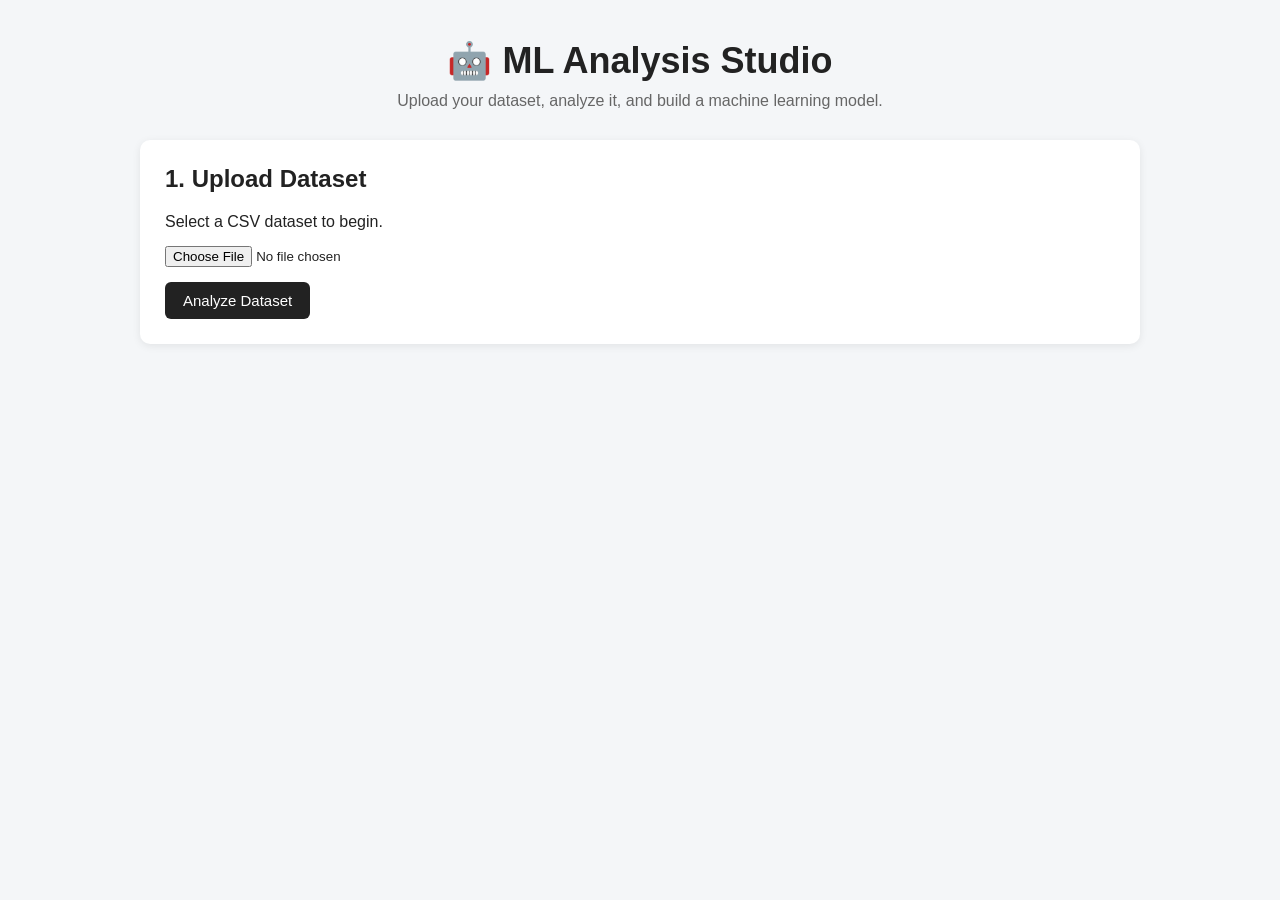
==== templates/index.html @ b07cb677 "Update ML Analysis Studio backend" ====
<!DOCTYPE html>
<html lang="en">

<head>

    <meta charset="UTF-8">

    <meta
        name="viewport"
        content="width=device-width, initial-scale=1.0"
    >

    <title>ML Analysis Studio</title>

    <link
        rel="stylesheet"
        href="/static/style.css"
    >

</head>


<body>

<div class="container">

    <header>

        <h1>🤖 ML Analysis Studio</h1>

        <p>
            Upload your dataset, analyze it,
            and build a machine learning model.
        </p>

    </header>


    <!-- STEP 1 -->

    <section class="card">

        <h2>1. Upload Dataset</h2>

        <p>Select a CSV dataset to begin.</p>

        <input
            type="file"
            id="fileInput"
            accept=".csv"
        >

        <button id="analyzeButton">
            Analyze Dataset
        </button>

    </section>


    <!-- LOADING -->

    <div
        id="loading"
        class="loading"
        style="display:none;"
    >
        ⏳ Analyzing your dataset...
    </div>


    <!-- ERROR -->

    <div
        id="error"
        class="error"
        style="display:none;"
    ></div>


    <!-- STEP 2 -->

    <section
        id="overviewSection"
        class="card"
        style="display:none;"
    >

        <h2>2. Dataset Overview</h2>

        <div class="stats">

            <div class="stat-box">

                <h3>Rows</h3>

                <p id="rowCount">-</p>

            </div>


            <div class="stat-box">

                <h3>Columns</h3>

                <p id="columnCount">-</p>

            </div>

        </div>


        <h3>Column Information</h3>

        <div id="columnInfo"></div>

    </section>


    <!-- STEP 3 -->

    <section
        id="targetSection"
        class="card"
        style="display:none;"
    >

        <h2>3. Target Column</h2>

        <p>
            Select the column you want the
            machine learning model to predict.
        </p>


        <div id="targetSuggestions"></div>


        <label for="targetSelect">
            Select Target Column:
        </label>


        <select id="targetSelect">

            <option value="">
                -- Select Target --
            </option>

        </select>


        <button
            id="continueButton"
            disabled
        >
            Continue
        </button>

    </section>


    <!-- STEP 4 -->

    <section
        id="problemSection"
        class="card"
        style="display:none;"
    >

        <h2>4. Problem Type</h2>

        <div id="problemType"></div>

        <p id="problemDescription"></p>

    </section>


    <!-- STEP 5 -->

    <section
        id="modelSection"
        class="card"
        style="display:none;"
    >

        <h2>5. Select Machine Learning Model</h2>


        <label for="modelSelect">
            Select Model:
        </label>


        <select id="modelSelect">

            <option value="">
                -- Select Model --
            </option>

        </select>


        <button id="trainButton">
            Train Model
        </button>

    </section>


    <!-- STEP 6 -->

    <section
        id="resultsSection"
        class="card"
        style="display:none;"
    >

        <h2>6. Model Results</h2>

        <div id="modelResults"></div>

    </section>

</div>


<script src="/static/script.js"></script>

</body>

</html>
---- static/style.css ----
* {
    box-sizing: border-box;
    margin: 0;
    padding: 0;
}


body {

    font-family: Arial, sans-serif;

    background: #f4f6f8;

    color: #222;

}


.container {

    width: 90%;

    max-width: 1000px;

    margin: 40px auto;

}


header {

    text-align: center;

    margin-bottom: 30px;

}


header h1 {

    font-size: 36px;

    margin-bottom: 10px;

}


header p {

    color: #666;

}


.card {

    background: white;

    padding: 25px;

    margin-bottom: 20px;

    border-radius: 10px;

    box-shadow:
        0 2px 8px rgba(0,0,0,0.08);

}


.card h2 {

    margin-bottom: 20px;

}


.card h3 {

    margin-top: 20px;

    margin-bottom: 10px;

}


input[type="file"] {

    display: block;

    margin: 15px 0;

}


button {

    padding: 10px 18px;

    border: none;

    border-radius: 6px;

    background: #222;

    color: white;

    cursor: pointer;

    font-size: 15px;

}


button:hover {

    background: #444;

}


button:disabled {

    background: #999;

    cursor: not-allowed;

}


.stats {

    display: flex;

    gap: 20px;

    margin-bottom: 20px;

}


.stat-box {

    flex: 1;

    padding: 20px;

    background: #f4f6f8;

    border-radius: 8px;

    text-align: center;

}


.stat-box h3 {

    margin: 0 0 10px 0;

}


.stat-box p {

    font-size: 28px;

    font-weight: bold;

}


.column-box {

    background: #f8f9fa;

    border: 1px solid #ddd;

    padding: 15px;

    margin-bottom: 10px;

    border-radius: 6px;

}


.column-box strong {

    font-size: 18px;

}


.column-box p {

    margin-top: 5px;

    color: #555;

}


#targetSuggestions {

    margin: 15px 0;

}


#targetSuggestions p {

    margin: 5px 0;

}


label {

    display: block;

    margin: 15px 0 8px;

    font-weight: bold;

}


select {

    width: 100%;

    padding: 10px;

    border: 1px solid #ccc;

    border-radius: 6px;

    font-size: 15px;

    margin-bottom: 15px;

}


.problem-type {

    font-size: 24px;

    font-weight: bold;

    margin-bottom: 10px;

}


.classification {

    color: #2563eb;

}


.regression {

    color: #16a34a;

}


.loading {

    background: #fff3cd;

    color: #856404;

    padding: 15px;

    border-radius: 8px;

    margin-bottom: 20px;

}


.error {

    background: #f8d7da;

    color: #842029;

    padding: 15px;

    border-radius: 8px;

    margin-bottom: 20px;

}


@media (max-width: 600px) {

    .container {

        width: 94%;

        margin: 20px auto;

    }


    header h1 {

        font-size: 28px;

    }


    .stats {

        flex-direction: column;

    }

}
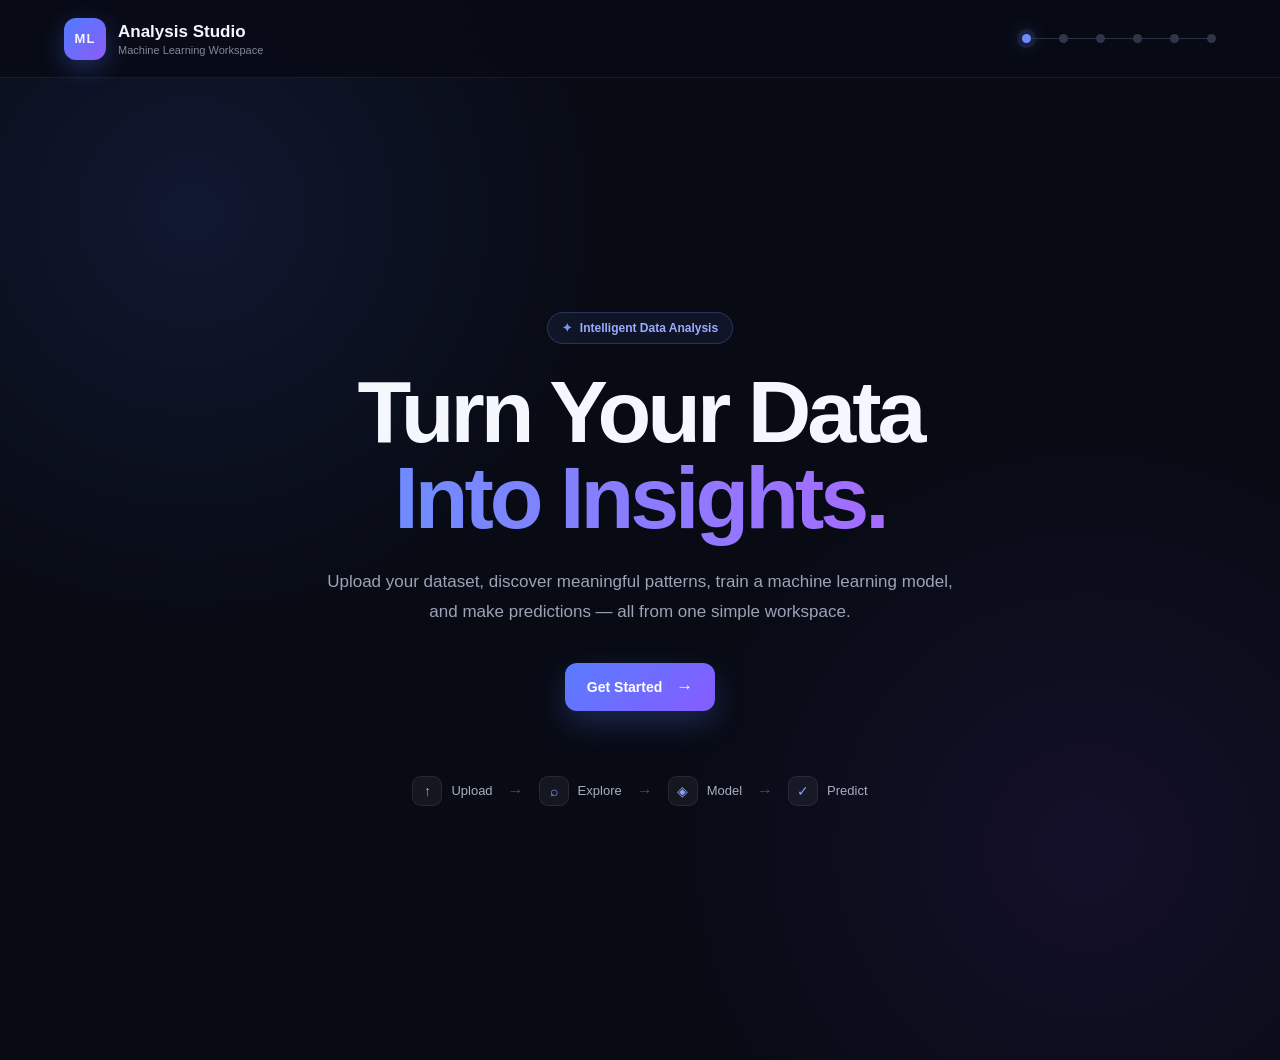
==== commit 25b7b81e: "Finalize ML Analysis Studio" ====
--- a/templates/index.html
+++ b/templates/index.html
@@ -1,232 +1,685 @@
 <!DOCTYPE html>
 <html lang="en">
-
 <head>
-
     <meta charset="UTF-8">
-
-    <meta
-        name="viewport"
-        content="width=device-width, initial-scale=1.0"
-    >
+    <meta name="viewport" content="width=device-width, initial-scale=1.0">
 
     <title>ML Analysis Studio</title>
 
-    <link
-        rel="stylesheet"
-        href="/static/style.css"
-    >
-
+    <link rel="stylesheet" href="/static/style.css">
 </head>
 
-
 <body>
 
-<div class="container">
-
-    <header>
-
-        <h1>🤖 ML Analysis Studio</h1>
-
-        <p>
-            Upload your dataset, analyze it,
-            and build a machine learning model.
-        </p>
+<!-- =========================================================
+     APP
+========================================================= -->
+
+<div class="app">
+
+
+    <!-- =====================================================
+         TOP BAR
+    ====================================================== -->
+
+    <header class="topbar">
+
+        <div class="brand">
+            <div class="brand-mark">ML</div>
+
+            <div>
+                <h1>Analysis Studio</h1>
+                <span>Machine Learning Workspace</span>
+            </div>
+        </div>
+
+        <div class="step-indicator">
+
+            <span class="step-dot active"></span>
+            <span class="step-line"></span>
+
+            <span class="step-dot"></span>
+            <span class="step-line"></span>
+
+            <span class="step-dot"></span>
+            <span class="step-line"></span>
+
+            <span class="step-dot"></span>
+            <span class="step-line"></span>
+
+            <span class="step-dot"></span>
+            <span class="step-line"></span>
+
+            <span class="step-dot"></span>
+
+        </div>
 
     </header>
 
 
-    <!-- STEP 1 -->
-
-    <section class="card">
-
-        <h2>1. Upload Dataset</h2>
-
-        <p>Select a CSV dataset to begin.</p>
-
-        <input
-            type="file"
-            id="fileInput"
-            accept=".csv"
+    <!-- =====================================================
+         MAIN CONTENT
+    ====================================================== -->
+
+    <main class="main-content">
+
+
+        <!-- =================================================
+             LANDING PAGE
+        ================================================== -->
+
+        <section id="landingPage" class="page active-page">
+
+            <div class="hero">
+
+                <div class="hero-badge">
+                    <span>✦</span>
+                    Intelligent Data Analysis
+                </div>
+
+                <h2>
+                    Turn Your Data<br>
+                    <span>Into Insights.</span>
+                </h2>
+
+                <p>
+                    Upload your dataset, discover meaningful patterns,
+                    train a machine learning model, and make predictions —
+                    all from one simple workspace.
+                </p>
+
+                <button id="getStartedButton" class="primary-button">
+                    Get Started
+                    <span>→</span>
+                </button>
+
+                <div class="workflow">
+
+                    <div class="workflow-item">
+                        <div class="workflow-icon">↑</div>
+                        <span>Upload</span>
+                    </div>
+
+                    <div class="workflow-arrow">→</div>
+
+                    <div class="workflow-item">
+                        <div class="workflow-icon">⌕</div>
+                        <span>Explore</span>
+                    </div>
+
+                    <div class="workflow-arrow">→</div>
+
+                    <div class="workflow-item">
+                        <div class="workflow-icon">◈</div>
+                        <span>Model</span>
+                    </div>
+
+                    <div class="workflow-arrow">→</div>
+
+                    <div class="workflow-item">
+                        <div class="workflow-icon">✓</div>
+                        <span>Predict</span>
+                    </div>
+
+                </div>
+
+            </div>
+
+        </section>
+
+
+        <!-- =================================================
+             UPLOAD PAGE
+        ================================================== -->
+
+        <section id="uploadPage" class="page">
+
+            <div class="page-header">
+
+                <div class="page-number">01</div>
+
+                <div>
+                    <h2>Upload Dataset</h2>
+
+                    <p>
+                        Start by uploading a CSV dataset.
+                    </p>
+                </div>
+
+            </div>
+
+
+            <div class="upload-card">
+
+                <div class="upload-icon">
+                    ↑
+                </div>
+
+                <h3>Upload your CSV file</h3>
+
+                <p>
+                    Choose a dataset from your computer.
+                </p>
+
+                <input
+                    type="file"
+                    id="csvFile"
+                    accept=".csv"
+                >
+
+                <label for="csvFile" class="upload-button">
+                    Choose CSV File
+                </label>
+
+                <div id="selectedFile" class="selected-file">
+                    No file selected
+                </div>
+
+            </div>
+
+
+            <div class="page-actions">
+
+                <button id="analyzeButton" class="primary-button">
+                    Analyze Dataset
+                    <span>→</span>
+                </button>
+
+            </div>
+
+        </section>
+
+
+        <!-- =================================================
+             LOADING
+        ================================================== -->
+
+        <div
+            id="loading"
+            class="loading-overlay"
+            style="display:none;"
         >
 
-        <button id="analyzeButton">
-            Analyze Dataset
-        </button>
-
-    </section>
-
-
-    <!-- LOADING -->
-
-    <div
-        id="loading"
-        class="loading"
-        style="display:none;"
-    >
-        ⏳ Analyzing your dataset...
-    </div>
-
-
-    <!-- ERROR -->
-
-    <div
-        id="error"
-        class="error"
-        style="display:none;"
-    ></div>
-
-
-    <!-- STEP 2 -->
-
-    <section
-        id="overviewSection"
-        class="card"
-        style="display:none;"
-    >
-
-        <h2>2. Dataset Overview</h2>
-
-        <div class="stats">
-
-            <div class="stat-box">
-
-                <h3>Rows</h3>
-
-                <p id="rowCount">-</p>
-
-            </div>
-
-
-            <div class="stat-box">
-
-                <h3>Columns</h3>
-
-                <p id="columnCount">-</p>
-
-            </div>
+            <div class="loader"></div>
+
+            <h3>Analyzing your dataset...</h3>
+
+            <p>
+                Please wait while ML Analysis Studio processes your data.
+            </p>
 
         </div>
 
 
-        <h3>Column Information</h3>
-
-        <div id="columnInfo"></div>
-
-    </section>
-
-
-    <!-- STEP 3 -->
-
-    <section
-        id="targetSection"
-        class="card"
-        style="display:none;"
-    >
-
-        <h2>3. Target Column</h2>
-
-        <p>
-            Select the column you want the
-            machine learning model to predict.
-        </p>
-
-
-        <div id="targetSuggestions"></div>
-
-
-        <label for="targetSelect">
-            Select Target Column:
-        </label>
-
-
-        <select id="targetSelect">
-
-            <option value="">
-                -- Select Target --
-            </option>
-
-        </select>
-
-
-        <button
-            id="continueButton"
-            disabled
-        >
-            Continue
-        </button>
-
-    </section>
-
-
-    <!-- STEP 4 -->
-
-    <section
-        id="problemSection"
-        class="card"
-        style="display:none;"
-    >
-
-        <h2>4. Problem Type</h2>
-
-        <div id="problemType"></div>
-
-        <p id="problemDescription"></p>
-
-    </section>
-
-
-    <!-- STEP 5 -->
-
-    <section
-        id="modelSection"
-        class="card"
-        style="display:none;"
-    >
-
-        <h2>5. Select Machine Learning Model</h2>
-
-
-        <label for="modelSelect">
-            Select Model:
-        </label>
-
-
-        <select id="modelSelect">
-
-            <option value="">
-                -- Select Model --
-            </option>
-
-        </select>
-
-
-        <button id="trainButton">
-            Train Model
-        </button>
-
-    </section>
-
-
-    <!-- STEP 6 -->
-
-    <section
-        id="resultsSection"
-        class="card"
-        style="display:none;"
-    >
-
-        <h2>6. Model Results</h2>
-
-        <div id="modelResults"></div>
-
-    </section>
+        <!-- =================================================
+             ERROR
+        ================================================== -->
+
+        <div
+            id="error"
+            class="global-error"
+            style="display:none;"
+        ></div>
+
+
+        <!-- =================================================
+             OVERVIEW PAGE
+        ================================================== -->
+
+        <section id="overviewPage" class="page">
+
+            <div class="page-header">
+
+                <div class="page-number">02</div>
+
+                <div>
+                    <h2>Dataset Overview</h2>
+
+                    <p>
+                        Here's what your dataset looks like.
+                    </p>
+                </div>
+
+            </div>
+
+
+            <div class="stats-grid">
+
+                <div class="stat-card">
+
+                    <span class="stat-label">
+                        Rows
+                    </span>
+
+                    <strong id="rowCount">
+                        -
+                    </strong>
+
+                </div>
+
+
+                <div class="stat-card">
+
+                    <span class="stat-label">
+                        Columns
+                    </span>
+
+                    <strong id="columnCount">
+                        -
+                    </strong>
+
+                </div>
+
+
+                <div class="stat-card">
+
+                    <span class="stat-label">
+                        Missing Values
+                    </span>
+
+                    <strong id="missingCount">
+                        -
+                    </strong>
+
+                </div>
+
+            </div>
+
+
+            <div class="content-card">
+
+                <div class="card-title">
+                    <h3>Column Information</h3>
+
+                    <span id="columnSummary"></span>
+                </div>
+
+                <div id="columnInfo" class="column-table"></div>
+
+            </div>
+
+
+            <div class="page-actions">
+
+                <button
+                    id="overviewContinueButton"
+                    class="primary-button"
+                >
+                    Continue
+                    <span>→</span>
+                </button>
+
+            </div>
+
+        </section>
+
+
+        <!-- =================================================
+             TARGET PAGE
+        ================================================== -->
+
+        <section id="targetPage" class="page">
+
+            <div class="page-header">
+
+                <div class="page-number">03</div>
+
+                <div>
+                    <h2>Choose Your Target</h2>
+
+                    <p>
+                        Select the column your model should predict.
+                    </p>
+                </div>
+
+            </div>
+
+
+            <div class="content-card">
+
+                <div class="card-title">
+
+                    <div>
+                        <h3>Suggested Targets</h3>
+
+                        <p>
+                            These columns look suitable for prediction.
+                        </p>
+                    </div>
+
+                    <span class="recommended-badge">
+                        Recommended
+                    </span>
+
+                </div>
+
+
+                <div
+                    id="targetSuggestions"
+                    class="target-suggestions"
+                ></div>
+
+
+                <div class="manual-target">
+
+                    <label for="targetColumn">
+                        Or choose manually
+                    </label>
+
+                    <select id="targetColumn">
+                        <option value="">
+                            Select target column
+                        </option>
+                    </select>
+
+                </div>
+
+            </div>
+
+
+            <div class="page-actions">
+
+                <button
+                    id="targetContinueButton"
+                    class="primary-button"
+                >
+                    Continue
+                    <span>→</span>
+                </button>
+
+            </div>
+
+        </section>
+
+
+        <!-- =================================================
+             MODEL PAGE
+        ================================================== -->
+
+        <section id="modelPage" class="page">
+
+            <div class="page-header">
+
+                <div class="page-number">04</div>
+
+                <div>
+                    <h2>Choose Your Model</h2>
+
+                    <p>
+                        Your target determines the machine learning problem.
+                    </p>
+                </div>
+
+            </div>
+
+
+            <div class="problem-card">
+
+                <span class="section-label">
+                    Problem Type
+                </span>
+
+                <div
+                    id="problemType"
+                    class="problem-type"
+                >
+                    -
+                </div>
+
+                <p id="problemDescription"></p>
+
+            </div>
+
+
+            <div class="content-card">
+
+                <div class="card-title">
+
+                    <div>
+                        <h3>Available Models</h3>
+
+                        <p>
+                            Select a model to train.
+                        </p>
+                    </div>
+
+                </div>
+
+
+                <div
+                    id="modelOptions"
+                    class="model-options"
+                ></div>
+
+            </div>
+
+
+            <div class="page-actions">
+
+                <button
+                    id="trainButton"
+                    class="primary-button"
+                >
+                    Train Model
+                    <span>→</span>
+                </button>
+
+            </div>
+
+        </section>
+
+
+        <!-- =================================================
+             RESULTS PAGE
+        ================================================== -->
+
+        <section id="resultsPage" class="page">
+
+            <div class="page-header">
+
+                <div class="page-number">05</div>
+
+                <div>
+                    <h2>Model Results</h2>
+
+                    <p>
+                        Your trained model has been evaluated.
+                    </p>
+                </div>
+
+            </div>
+
+
+            <div class="model-summary">
+
+                <div>
+                    <span>Target</span>
+                    <strong id="resultTarget">-</strong>
+                </div>
+
+                <div>
+                    <span>Problem</span>
+                    <strong id="resultProblem">-</strong>
+                </div>
+
+                <div>
+                    <span>Model</span>
+                    <strong id="resultModel">-</strong>
+                </div>
+
+            </div>
+
+
+            <div
+                id="reliabilityCard"
+                class="reliability-card"
+            >
+
+                <div class="reliability-icon">
+                    ✓
+                </div>
+
+                <div>
+
+                    <span>Model Reliability</span>
+
+                    <strong id="reliabilityStatus">
+                        -
+                    </strong>
+
+                </div>
+
+            </div>
+
+
+            <div class="metrics-grid" id="metrics"></div>
+
+
+            <div class="content-card">
+
+                <div class="card-title">
+
+                    <div>
+                        <h3>Important Features</h3>
+
+                        <p>
+                            Features that contributed most to the prediction.
+                        </p>
+                    </div>
+
+                </div>
+
+
+                <div
+                    id="importantFeatures"
+                    class="feature-list"
+                ></div>
+
+            </div>
+
+
+            <div class="page-actions">
+
+                <button
+                    id="predictionContinueButton"
+                    class="primary-button"
+                >
+                    Make a Prediction
+                    <span>→</span>
+                </button>
+
+            </div>
+
+        </section>
+
+
+        <!-- =================================================
+             PREDICTION PAGE
+        ================================================== -->
+
+        <section id="predictionPage" class="page">
+
+            <div class="page-header">
+
+                <div class="page-number">06</div>
+
+                <div>
+                    <h2>Make a Prediction</h2>
+
+                    <p id="predictionDescription">
+                        Enter the required values below.
+                    </p>
+                </div>
+
+            </div>
+
+
+            <div class="prediction-layout">
+
+                <div class="content-card prediction-card">
+
+                    <div class="card-title">
+
+                        <div>
+                            <h3>Input Features</h3>
+
+                            <p>
+                                Provide values for the selected features.
+                            </p>
+                        </div>
+
+                    </div>
+
+
+                    <div
+                        id="predictionForm"
+                        class="prediction-form"
+                    ></div>
+
+
+                    <button
+                        id="predictButton"
+                        class="primary-button full-button"
+                    >
+                        Predict
+                        <span>→</span>
+                    </button>
+
+
+                    <div
+                        id="predictionError"
+                        class="prediction-error"
+                        style="display:none;"
+                    ></div>
+
+                </div>
+
+
+                <div
+                    id="predictionResult"
+                    class="prediction-result"
+                    style="display:none;"
+                >
+
+                    <div class="result-check">
+                        ✓
+                    </div>
+
+                    <span class="result-label">
+                        Prediction
+                    </span>
+
+                    <h3 id="predictionValue">
+                        -
+                    </h3>
+
+                    <p id="predictionTargetLabel">
+                        -
+                    </p>
+
+                    <button
+                        id="newPredictionButton"
+                        class="secondary-button"
+                    >
+                        New Prediction
+                    </button>
+
+                </div>
+
+            </div>
+
+        </section>
+
+    </main>
+
+
+    <!-- =====================================================
+         JAVASCRIPT
+    ====================================================== -->
+
+    <script src="/static/script.js"></script>
 
 </div>
 
-
-<script src="/static/script.js"></script>
-
 </body>
-
 </html>
--- a/static/style.css
+++ b/static/style.css
@@ -1,325 +1,1416 @@
+/* =========================================================
+   RESET
+========================================================= */
+
 * {
-    box-sizing: border-box;
     margin: 0;
     padding: 0;
-}
-
+    box-sizing: border-box;
+}
+
+html {
+    scroll-behavior: smooth;
+}
 
 body {
-
-    font-family: Arial, sans-serif;
-
-    background: #f4f6f8;
-
-    color: #222;
-
-}
-
-
-.container {
-
-    width: 90%;
-
-    max-width: 1000px;
-
-    margin: 40px auto;
-
-}
-
-
-header {
+    font-family: Inter, Arial, sans-serif;
+    background:
+        radial-gradient(circle at 15% 20%, rgba(76, 116, 255, 0.12), transparent 30%),
+        radial-gradient(circle at 85% 80%, rgba(124, 58, 237, 0.10), transparent 30%),
+        #080b14;
+    color: #f5f7ff;
+    min-height: 100vh;
+}
+
+
+/* =========================================================
+   APP
+========================================================= */
+
+.app {
+    min-height: 100vh;
+}
+
+
+/* =========================================================
+   TOP BAR
+========================================================= */
+
+.topbar {
+    position: sticky;
+    top: 0;
+    z-index: 100;
+
+    height: 78px;
+    padding: 0 5%;
+
+    display: flex;
+    align-items: center;
+    justify-content: space-between;
+
+    background: rgba(8, 11, 20, 0.80);
+    backdrop-filter: blur(18px);
+
+    border-bottom: 1px solid rgba(255, 255, 255, 0.07);
+}
+
+.brand {
+    display: flex;
+    align-items: center;
+    gap: 12px;
+}
+
+.brand-mark {
+    width: 42px;
+    height: 42px;
+
+    display: flex;
+    align-items: center;
+    justify-content: center;
+
+    border-radius: 12px;
+
+    background: linear-gradient(135deg, #4f7cff, #8b5cf6);
+
+    font-size: 13px;
+    font-weight: 800;
+    letter-spacing: 1px;
+
+    box-shadow: 0 8px 25px rgba(79, 124, 255, 0.30);
+}
+
+.brand h1 {
+    font-size: 17px;
+    font-weight: 700;
+}
+
+.brand span {
+    display: block;
+    margin-top: 2px;
+
+    color: #81879a;
+    font-size: 11px;
+}
+
+
+/* =========================================================
+   STEP INDICATOR
+========================================================= */
+
+.step-indicator {
+    display: flex;
+    align-items: center;
+}
+
+.step-dot {
+    width: 9px;
+    height: 9px;
+
+    border-radius: 50%;
+
+    background: #303548;
+
+    transition: 0.3s;
+}
+
+.step-dot.active {
+    background: #6d8cff;
+
+    box-shadow:
+        0 0 0 5px rgba(109, 140, 255, 0.12),
+        0 0 18px rgba(109, 140, 255, 0.7);
+}
+
+.step-line {
+    width: 28px;
+    height: 1px;
+
+    background: #2b3040;
+}
+
+
+/* =========================================================
+   MAIN
+========================================================= */
+
+.main-content {
+    width: min(1100px, 92%);
+    margin: 0 auto;
+}
+
+
+/* =========================================================
+   PAGES
+========================================================= */
+
+.page {
+    display: none;
+
+    min-height: calc(100vh - 78px);
+
+    padding: 70px 0 90px;
+
+    animation: pageIn 0.45s ease;
+}
+
+.page.active-page {
+    display: block;
+}
+
+@keyframes pageIn {
+    from {
+        opacity: 0;
+        transform: translateY(18px);
+    }
+
+    to {
+        opacity: 1;
+        transform: translateY(0);
+    }
+}
+
+
+/* =========================================================
+   LANDING PAGE
+========================================================= */
+
+.hero {
+    min-height: calc(100vh - 78px);
+
+    display: flex;
+    flex-direction: column;
+    align-items: center;
+    justify-content: center;
 
     text-align: center;
 
-    margin-bottom: 30px;
-
-}
-
-
-header h1 {
-
-    font-size: 36px;
+    max-width: 850px;
+    margin: auto;
+}
+
+.hero-badge {
+    display: inline-flex;
+    align-items: center;
+    gap: 8px;
+
+    padding: 8px 14px;
+
+    border: 1px solid rgba(109, 140, 255, 0.25);
+    border-radius: 999px;
+
+    background: rgba(109, 140, 255, 0.08);
+
+    color: #9aacff;
+
+    font-size: 12px;
+    font-weight: 600;
+
+    margin-bottom: 25px;
+}
+
+.hero-badge span {
+    color: #7c91ff;
+}
+
+.hero h2 {
+    font-size: clamp(48px, 8vw, 88px);
+    line-height: 0.98;
+    letter-spacing: -4px;
+
+    margin-bottom: 25px;
+}
+
+.hero h2 span {
+    background: linear-gradient(
+        90deg,
+        #6f8cff,
+        #a56cff
+    );
+
+    -webkit-background-clip: text;
+    -webkit-text-fill-color: transparent;
+}
+
+.hero > p {
+    max-width: 650px;
+
+    color: #9ca3b7;
+
+    font-size: 17px;
+    line-height: 1.8;
+
+    margin-bottom: 35px;
+}
+
+
+/* =========================================================
+   BUTTONS
+========================================================= */
+
+.primary-button,
+.secondary-button {
+    border: none;
+    cursor: pointer;
+
+    border-radius: 12px;
+
+    padding: 14px 22px;
+
+    font-size: 14px;
+    font-weight: 700;
+
+    transition:
+        transform 0.2s,
+        box-shadow 0.2s,
+        background 0.2s;
+}
+
+.primary-button {
+    color: white;
+
+    background: linear-gradient(
+        135deg,
+        #587cff,
+        #865cff
+    );
+
+    box-shadow:
+        0 12px 30px rgba(86, 122, 255, 0.25);
+}
+
+.primary-button:hover {
+    transform: translateY(-2px);
+
+    box-shadow:
+        0 16px 36px rgba(86, 122, 255, 0.38);
+}
+
+.primary-button span {
+    margin-left: 10px;
+    font-size: 17px;
+}
+
+.secondary-button {
+    background: #202535;
+    color: #e8ebf5;
+
+    border: 1px solid #30364a;
+}
+
+.secondary-button:hover {
+    background: #272d40;
+}
+
+.full-button {
+    width: 100%;
+}
+
+
+/* =========================================================
+   WORKFLOW
+========================================================= */
+
+.workflow {
+    margin-top: 65px;
+
+    display: flex;
+    align-items: center;
+    justify-content: center;
+
+    gap: 15px;
+}
+
+.workflow-item {
+    display: flex;
+    align-items: center;
+    gap: 9px;
+
+    color: #a8aec0;
+
+    font-size: 13px;
+}
+
+.workflow-icon {
+    width: 30px;
+    height: 30px;
+
+    display: flex;
+    align-items: center;
+    justify-content: center;
+
+    border-radius: 9px;
+
+    background: rgba(255, 255, 255, 0.05);
+
+    border: 1px solid rgba(255, 255, 255, 0.08);
+
+    color: #8ba0ff;
+
+    font-size: 14px;
+}
+
+.workflow-arrow {
+    color: #4b5162;
+}
+
+
+/* =========================================================
+   PAGE HEADER
+========================================================= */
+
+.page-header {
+    display: flex;
+    align-items: flex-start;
+
+    gap: 18px;
+
+    margin-bottom: 40px;
+}
+
+.page-number {
+    display: flex;
+    align-items: center;
+    justify-content: center;
+
+    width: 45px;
+    height: 45px;
+
+    flex-shrink: 0;
+
+    border-radius: 13px;
+
+    background: rgba(109, 140, 255, 0.12);
+
+    color: #91a3ff;
+
+    font-size: 13px;
+    font-weight: 800;
+}
+
+.page-header h2 {
+    font-size: 34px;
+    letter-spacing: -1px;
+
+    margin-bottom: 5px;
+}
+
+.page-header p {
+    color: #80879a;
+    font-size: 14px;
+}
+
+
+/* =========================================================
+   CARDS
+========================================================= */
+
+.content-card,
+.upload-card,
+.problem-card {
+    background: rgba(19, 23, 35, 0.78);
+
+    border: 1px solid rgba(255, 255, 255, 0.08);
+
+    border-radius: 18px;
+
+    padding: 28px;
+
+    box-shadow:
+        0 18px 50px rgba(0, 0, 0, 0.20);
+
+    backdrop-filter: blur(15px);
+}
+
+
+/* =========================================================
+   UPLOAD
+========================================================= */
+
+.upload-card {
+    min-height: 350px;
+
+    display: flex;
+    flex-direction: column;
+    align-items: center;
+    justify-content: center;
+
+    text-align: center;
+
+    border: 1px dashed rgba(121, 143, 255, 0.35);
+}
+
+.upload-icon {
+    width: 70px;
+    height: 70px;
+
+    display: flex;
+    align-items: center;
+    justify-content: center;
+
+    border-radius: 20px;
+
+    background:
+        linear-gradient(
+            135deg,
+            rgba(89, 121, 255, 0.18),
+            rgba(146, 92, 255, 0.18)
+        );
+
+    color: #88a0ff;
+
+    font-size: 30px;
+
+    margin-bottom: 20px;
+}
+
+.upload-card h3 {
+    font-size: 22px;
+    margin-bottom: 7px;
+}
+
+.upload-card p {
+    color: #7f8699;
+    margin-bottom: 25px;
+}
+
+#csvFile {
+    display: none;
+}
+
+.upload-button {
+    display: inline-block;
+
+    padding: 12px 19px;
+
+    border-radius: 10px;
+
+    background: #202638;
+
+    color: #dfe4f3;
+
+    border: 1px solid #343b50;
+
+    cursor: pointer;
+
+    font-size: 13px;
+    font-weight: 700;
+
+    transition: 0.2s;
+}
+
+.upload-button:hover {
+    background: #293147;
+}
+
+.selected-file {
+    margin-top: 15px;
+
+    color: #71798b;
+
+    font-size: 12px;
+}
+
+
+/* =========================================================
+   PAGE ACTIONS
+========================================================= */
+
+.page-actions {
+    margin-top: 30px;
+
+    display: flex;
+    justify-content: flex-end;
+}
+
+
+/* =========================================================
+   STATS
+========================================================= */
+
+.stats-grid {
+    display: grid;
+
+    grid-template-columns:
+        repeat(3, 1fr);
+
+    gap: 16px;
+
+    margin-bottom: 20px;
+}
+
+.stat-card {
+    padding: 25px;
+
+    background: rgba(19, 23, 35, 0.75);
+
+    border:
+        1px solid rgba(255, 255, 255, 0.07);
+
+    border-radius: 16px;
+}
+
+.stat-label {
+    display: block;
+
+    color: #777f92;
+
+    font-size: 12px;
+    font-weight: 600;
+
+    margin-bottom: 9px;
+}
+
+.stat-card strong {
+    font-size: 34px;
+    letter-spacing: -1px;
+}
+
+
+/* =========================================================
+   CARD TITLE
+========================================================= */
+
+.card-title {
+    display: flex;
+    align-items: flex-start;
+    justify-content: space-between;
+
+    gap: 20px;
+
+    margin-bottom: 22px;
+}
+
+.card-title h3 {
+    font-size: 18px;
+    margin-bottom: 4px;
+}
+
+.card-title p {
+    color: #777f92;
+    font-size: 12px;
+}
+
+
+/* =========================================================
+   COLUMN TABLE
+========================================================= */
+
+.column-table {
+    display: flex;
+    flex-direction: column;
+    gap: 8px;
+}
+
+.column-row {
+    display: grid;
+
+    grid-template-columns:
+        1.6fr 1fr 1fr 1fr;
+
+    gap: 15px;
+
+    padding: 13px 15px;
+
+    border-radius: 10px;
+
+    background: rgba(255, 255, 255, 0.025);
+
+    border: 1px solid rgba(255, 255, 255, 0.04);
+
+    font-size: 13px;
+}
+
+.column-row.header {
+    background: transparent;
+    border: none;
+
+    color: #656d80;
+
+    font-size: 11px;
+    font-weight: 700;
+
+    text-transform: uppercase;
+    letter-spacing: 0.7px;
+}
+
+.column-row span {
+    color: #a4aabb;
+}
+
+
+/* =========================================================
+   TARGETS
+========================================================= */
+
+.recommended-badge {
+    padding: 6px 10px;
+
+    border-radius: 999px;
+
+    background: rgba(79, 124, 255, 0.10);
+
+    color: #8ea4ff;
+
+    border: 1px solid rgba(79, 124, 255, 0.20);
+
+    font-size: 10px;
+    font-weight: 700;
+}
+
+.target-suggestions {
+    display: grid;
+    gap: 10px;
+}
+
+.target-option {
+    position: relative;
+
+    padding: 17px;
+
+    border-radius: 12px;
+
+    background: #151a29;
+
+    border: 1px solid #272e42;
+
+    cursor: pointer;
+
+    transition: 0.2s;
+}
+
+.target-option:hover {
+    border-color: #596fff;
+
+    background: #191f32;
+}
+
+.target-option.selected {
+    border-color: #6882ff;
+
+    background:
+        linear-gradient(
+            135deg,
+            rgba(86, 122, 255, 0.13),
+            rgba(134, 92, 255, 0.08)
+        );
+}
+
+.target-option strong {
+    font-size: 14px;
+}
+
+.target-option small {
+    display: block;
+
+    color: #717a8e;
+
+    margin-top: 4px;
+
+    font-size: 11px;
+}
+
+.manual-target {
+    margin-top: 25px;
+
+    padding-top: 25px;
+
+    border-top: 1px solid #272d3d;
+}
+
+
+/* =========================================================
+   LABELS / INPUTS
+========================================================= */
+
+label {
+    display: block;
+
+    color: #aab1c2;
+
+    font-size: 12px;
+    font-weight: 700;
+
+    margin-bottom: 9px;
+}
+
+select,
+input[type="number"] {
+    width: 100%;
+
+    padding: 13px 14px;
+
+    border-radius: 10px;
+
+    border: 1px solid #30374b;
+
+    background: #111522;
+
+    color: #edf0fa;
+
+    font-size: 14px;
+
+    outline: none;
+
+    transition: 0.2s;
+}
+
+select:focus,
+input[type="number"]:focus {
+    border-color: #6781ff;
+
+    box-shadow:
+        0 0 0 3px rgba(103, 129, 255, 0.10);
+}
+
+
+/* =========================================================
+   PROBLEM
+========================================================= */
+
+.problem-card {
+    margin-bottom: 20px;
+}
+
+.section-label {
+    display: block;
+
+    color: #6f778a;
+
+    font-size: 11px;
+    font-weight: 700;
+
+    text-transform: uppercase;
+
+    letter-spacing: 1px;
 
     margin-bottom: 10px;
-
-}
-
-
-header p {
-
-    color: #666;
-
-}
-
-
-.card {
-
-    background: white;
-
-    padding: 25px;
+}
+
+.problem-type {
+    font-size: 28px;
+    font-weight: 800;
+
+    margin-bottom: 7px;
+}
+
+.problem-type.classification {
+    color: #7890ff;
+}
+
+.problem-type.regression {
+    color: #65d59a;
+}
+
+#problemDescription {
+    color: #777f92;
+
+    font-size: 13px;
+}
+
+
+/* =========================================================
+   MODEL OPTIONS
+========================================================= */
+
+.model-options {
+    display: grid;
+
+    grid-template-columns:
+        repeat(2, 1fr);
+
+    gap: 12px;
+}
+
+.model-option {
+    padding: 19px;
+
+    border-radius: 13px;
+
+    background: #151a29;
+
+    border: 1px solid #292f42;
+
+    cursor: pointer;
+
+    transition: 0.2s;
+}
+
+.model-option:hover {
+    transform: translateY(-2px);
+
+    border-color: #5d73ff;
+}
+
+.model-option.selected {
+    border-color: #6982ff;
+
+    background:
+        linear-gradient(
+            135deg,
+            rgba(90, 119, 255, 0.12),
+            rgba(137, 89, 255, 0.08)
+        );
+}
+
+.model-option h4 {
+    font-size: 14px;
+
+    margin-bottom: 5px;
+}
+
+.model-option p {
+    color: #6f778a;
+
+    font-size: 11px;
+}
+
+
+/* =========================================================
+   RESULTS
+========================================================= */
+
+.model-summary {
+    display: grid;
+
+    grid-template-columns:
+        repeat(3, 1fr);
+
+    gap: 12px;
+
+    margin-bottom: 18px;
+}
+
+.model-summary > div {
+    padding: 18px;
+
+    border-radius: 13px;
+
+    background: #141927;
+
+    border: 1px solid #262d40;
+}
+
+.model-summary span {
+    display: block;
+
+    color: #6f778b;
+
+    font-size: 10px;
+    text-transform: uppercase;
+
+    letter-spacing: 0.6px;
+
+    margin-bottom: 7px;
+}
+
+.model-summary strong {
+    font-size: 14px;
+}
+
+
+/* =========================================================
+   RELIABILITY
+========================================================= */
+
+.reliability-card {
+    display: flex;
+    align-items: center;
+
+    gap: 14px;
+
+    padding: 17px 19px;
+
+    margin-bottom: 18px;
+
+    border-radius: 13px;
+
+    background: rgba(52, 211, 153, 0.07);
+
+    border: 1px solid rgba(52, 211, 153, 0.20);
+}
+
+.reliability-card.needs-improvement {
+    background: rgba(251, 191, 36, 0.07);
+
+    border-color: rgba(251, 191, 36, 0.20);
+}
+
+.reliability-icon {
+    width: 38px;
+    height: 38px;
+
+    display: flex;
+    align-items: center;
+    justify-content: center;
+
+    border-radius: 11px;
+
+    background: rgba(52, 211, 153, 0.13);
+
+    color: #62daa5;
+
+    font-weight: 800;
+}
+
+.reliability-card.needs-improvement .reliability-icon {
+    background: rgba(251, 191, 36, 0.12);
+    color: #f6c453;
+}
+
+.reliability-card span {
+    display: block;
+
+    color: #737c90;
+
+    font-size: 10px;
+
+    text-transform: uppercase;
+    letter-spacing: 0.6px;
+}
+
+.reliability-card strong {
+    display: block;
+
+    margin-top: 3px;
+
+    font-size: 15px;
+}
+
+
+/* =========================================================
+   METRICS
+========================================================= */
+
+.metrics-grid {
+    display: grid;
+
+    grid-template-columns:
+        repeat(4, 1fr);
+
+    gap: 12px;
 
     margin-bottom: 20px;
+}
+
+.metric-card {
+    padding: 20px;
+
+    border-radius: 14px;
+
+    background: #141927;
+
+    border: 1px solid #272e41;
+
+    text-align: center;
+}
+
+.metric-card span {
+    display: block;
+
+    color: #71798b;
+
+    font-size: 10px;
+
+    text-transform: uppercase;
+
+    letter-spacing: 0.7px;
+
+    margin-bottom: 8px;
+}
+
+.metric-card strong {
+    font-size: 25px;
+}
+
+
+/* =========================================================
+   FEATURES
+========================================================= */
+
+.feature-list {
+    display: flex;
+    flex-direction: column;
+    gap: 10px;
+}
+
+.feature-row {
+    display: flex;
+    align-items: center;
+    gap: 13px;
+}
+
+.feature-name {
+    width: 150px;
+
+    flex-shrink: 0;
+
+    color: #b3b9c9;
+
+    font-size: 12px;
+}
+
+.feature-bar {
+    flex: 1;
+
+    height: 8px;
+
+    border-radius: 999px;
+
+    background: #242a3a;
+
+    overflow: hidden;
+}
+
+.feature-bar-fill {
+    height: 100%;
+
+    border-radius: inherit;
+
+    background: linear-gradient(
+        90deg,
+        #587cff,
+        #9b68ff
+    );
+}
+
+
+/* =========================================================
+   PREDICTION
+========================================================= */
+
+.prediction-layout {
+    display: grid;
+
+    grid-template-columns:
+        minmax(0, 1.4fr)
+        minmax(280px, 0.8fr);
+
+    gap: 20px;
+
+    align-items: start;
+}
+
+.prediction-form {
+    display: grid;
+
+    grid-template-columns:
+        repeat(2, 1fr);
+
+    gap: 16px;
+
+    margin-bottom: 25px;
+}
+
+.prediction-field {
+    margin-bottom: 0;
+}
+
+.prediction-field label {
+    margin-bottom: 8px;
+}
+
+.prediction-result {
+    padding: 35px 25px;
+
+    border-radius: 18px;
+
+    text-align: center;
+
+    background:
+        radial-gradient(
+            circle at top,
+            rgba(92, 124, 255, 0.12),
+            transparent 60%
+        ),
+        #141927;
+
+    border: 1px solid #2b3348;
+}
+
+.result-check {
+    width: 58px;
+    height: 58px;
+
+    margin: 0 auto 18px;
+
+    display: flex;
+    align-items: center;
+    justify-content: center;
+
+    border-radius: 50%;
+
+    background: rgba(70, 211, 157, 0.12);
+
+    color: #61d9a3;
+
+    font-size: 24px;
+    font-weight: 800;
+}
+
+.result-label {
+    color: #727b8f;
+
+    font-size: 11px;
+
+    text-transform: uppercase;
+
+    letter-spacing: 1px;
+}
+
+.prediction-result h3 {
+    margin: 8px 0;
+
+    font-size: 31px;
+
+    background:
+        linear-gradient(
+            90deg,
+            #7c9aff,
+            #a56dff
+        );
+
+    -webkit-background-clip: text;
+    -webkit-text-fill-color: transparent;
+}
+
+.prediction-result p {
+    color: #717a8d;
+
+    font-size: 12px;
+
+    margin-bottom: 22px;
+}
+
+
+/* =========================================================
+   PREDICTION ERROR
+========================================================= */
+
+.prediction-error,
+.global-error {
+    margin-top: 16px;
+
+    padding: 13px 15px;
 
     border-radius: 10px;
 
-    box-shadow:
-        0 2px 8px rgba(0,0,0,0.08);
-
-}
-
-
-.card h2 {
+    background: rgba(248, 113, 113, 0.10);
+
+    color: #ff9898;
+
+    border: 1px solid rgba(248, 113, 113, 0.20);
+
+    font-size: 12px;
+    font-weight: 600;
+}
+
+.global-error {
+    width: min(1100px, 92%);
+    margin: 20px auto;
+}
+
+
+/* =========================================================
+   LOADING
+========================================================= */
+
+.loading-overlay {
+    position: fixed;
+
+    inset: 0;
+
+    z-index: 200;
+
+    display: flex;
+
+    flex-direction: column;
+
+    align-items: center;
+    justify-content: center;
+
+    background: rgba(8, 11, 20, 0.88);
+
+    backdrop-filter: blur(12px);
+
+    text-align: center;
+}
+
+.loader {
+    width: 46px;
+    height: 46px;
+
+    border: 3px solid #282e40;
+
+    border-top-color: #7188ff;
+
+    border-radius: 50%;
+
+    animation: spin 0.8s linear infinite;
 
     margin-bottom: 20px;
-
-}
-
-
-.card h3 {
-
-    margin-top: 20px;
-
-    margin-bottom: 10px;
-
-}
-
-
-input[type="file"] {
-
-    display: block;
-
-    margin: 15px 0;
-
-}
-
-
-button {
-
-    padding: 10px 18px;
-
-    border: none;
-
-    border-radius: 6px;
-
-    background: #222;
-
-    color: white;
-
-    cursor: pointer;
-
-    font-size: 15px;
-
-}
-
-
-button:hover {
-
-    background: #444;
-
-}
-
-
-button:disabled {
-
-    background: #999;
-
-    cursor: not-allowed;
-
-}
-
-
-.stats {
-
-    display: flex;
-
-    gap: 20px;
-
-    margin-bottom: 20px;
-
-}
-
-
-.stat-box {
-
-    flex: 1;
-
-    padding: 20px;
-
-    background: #f4f6f8;
-
-    border-radius: 8px;
-
-    text-align: center;
-
-}
-
-
-.stat-box h3 {
-
-    margin: 0 0 10px 0;
-
-}
-
-
-.stat-box p {
-
-    font-size: 28px;
-
-    font-weight: bold;
-
-}
-
-
-.column-box {
-
-    background: #f8f9fa;
-
-    border: 1px solid #ddd;
-
-    padding: 15px;
-
-    margin-bottom: 10px;
-
-    border-radius: 6px;
-
-}
-
-
-.column-box strong {
-
+}
+
+@keyframes spin {
+    to {
+        transform: rotate(360deg);
+    }
+}
+
+.loading-overlay h3 {
     font-size: 18px;
 
-}
-
-
-.column-box p {
-
-    margin-top: 5px;
-
-    color: #555;
-
-}
-
-
-#targetSuggestions {
-
-    margin: 15px 0;
-
-}
-
-
-#targetSuggestions p {
-
-    margin: 5px 0;
-
-}
-
-
-label {
-
-    display: block;
-
-    margin: 15px 0 8px;
-
-    font-weight: bold;
-
-}
-
-
-select {
-
-    width: 100%;
-
-    padding: 10px;
-
-    border: 1px solid #ccc;
-
-    border-radius: 6px;
-
-    font-size: 15px;
-
-    margin-bottom: 15px;
-
-}
-
-
-.problem-type {
-
-    font-size: 24px;
-
-    font-weight: bold;
-
-    margin-bottom: 10px;
-
-}
-
-
-.classification {
-
-    color: #2563eb;
-
-}
-
-
-.regression {
-
-    color: #16a34a;
-
-}
-
-
-.loading {
-
-    background: #fff3cd;
-
-    color: #856404;
-
-    padding: 15px;
-
-    border-radius: 8px;
-
-    margin-bottom: 20px;
-
-}
-
-
-.error {
-
-    background: #f8d7da;
-
-    color: #842029;
-
-    padding: 15px;
-
-    border-radius: 8px;
-
-    margin-bottom: 20px;
-
-}
-
-
-@media (max-width: 600px) {
-
-    .container {
-
-        width: 94%;
-
-        margin: 20px auto;
-
-    }
-
-
-    header h1 {
-
-        font-size: 28px;
-
-    }
-
-
-    .stats {
-
-        flex-direction: column;
-
-    }
-
+    margin-bottom: 6px;
+}
+
+.loading-overlay p {
+    color: #727a8c;
+
+    font-size: 12px;
+}
+
+
+/* =========================================================
+   RESPONSIVE
+========================================================= */
+
+@media (max-width: 850px) {
+
+    .topbar {
+        padding: 0 4%;
+    }
+
+    .step-indicator {
+        display: none;
+    }
+
+    .stats-grid,
+    .model-summary {
+        grid-template-columns:
+            1fr;
+    }
+
+    .metrics-grid {
+        grid-template-columns:
+            repeat(2, 1fr);
+    }
+
+    .prediction-layout {
+        grid-template-columns:
+            1fr;
+    }
+}
+
+
+@media (max-width: 650px) {
+
+    .page {
+        padding: 45px 0 70px;
+    }
+
+    .hero {
+        min-height: calc(100vh - 78px);
+    }
+
+    .hero h2 {
+        font-size: 50px;
+        letter-spacing: -2.5px;
+    }
+
+    .hero > p {
+        font-size: 14px;
+    }
+
+    .workflow {
+        flex-wrap: wrap;
+        margin-top: 45px;
+    }
+
+    .workflow-arrow {
+        display: none;
+    }
+
+    .page-header h2 {
+        font-size: 27px;
+    }
+
+    .content-card,
+    .upload-card,
+    .problem-card {
+        padding: 20px;
+    }
+
+    .column-row {
+        grid-template-columns:
+            1.5fr 1fr;
+
+        gap: 8px;
+    }
+
+    .column-row span:nth-child(3),
+    .column-row span:nth-child(4) {
+        display: none;
+    }
+
+    .model-options {
+        grid-template-columns:
+            1fr;
+    }
+
+    .prediction-form {
+        grid-template-columns:
+            1fr;
+    }
+
+    .metrics-grid {
+        grid-template-columns:
+            repeat(2, 1fr);
+    }
+
+    .page-actions {
+        justify-content: stretch;
+    }
+
+    .page-actions .primary-button {
+        width: 100%;
+    }
+}
+/* =========================================================
+   PREDICTION FIELD INFORMATION
+========================================================= */
+
+.prediction-field-title {
+    margin-bottom: 4px;
+}
+
+.prediction-field-title label {
+    margin-bottom: 0;
+}
+
+
+.feature-help {
+    color: #6f778a;
+
+    font-size: 11px;
+
+    line-height: 1.5;
+
+    margin-bottom: 9px;
+}
+
+
+.feature-range {
+    color: #9299aa;
+
+    font-size: 11px;
+
+    margin-bottom: 3px;
+}
+
+
+.feature-default {
+    color: #7f9aff;
+
+    font-size: 11px;
+
+    margin-bottom: 9px;
 }
